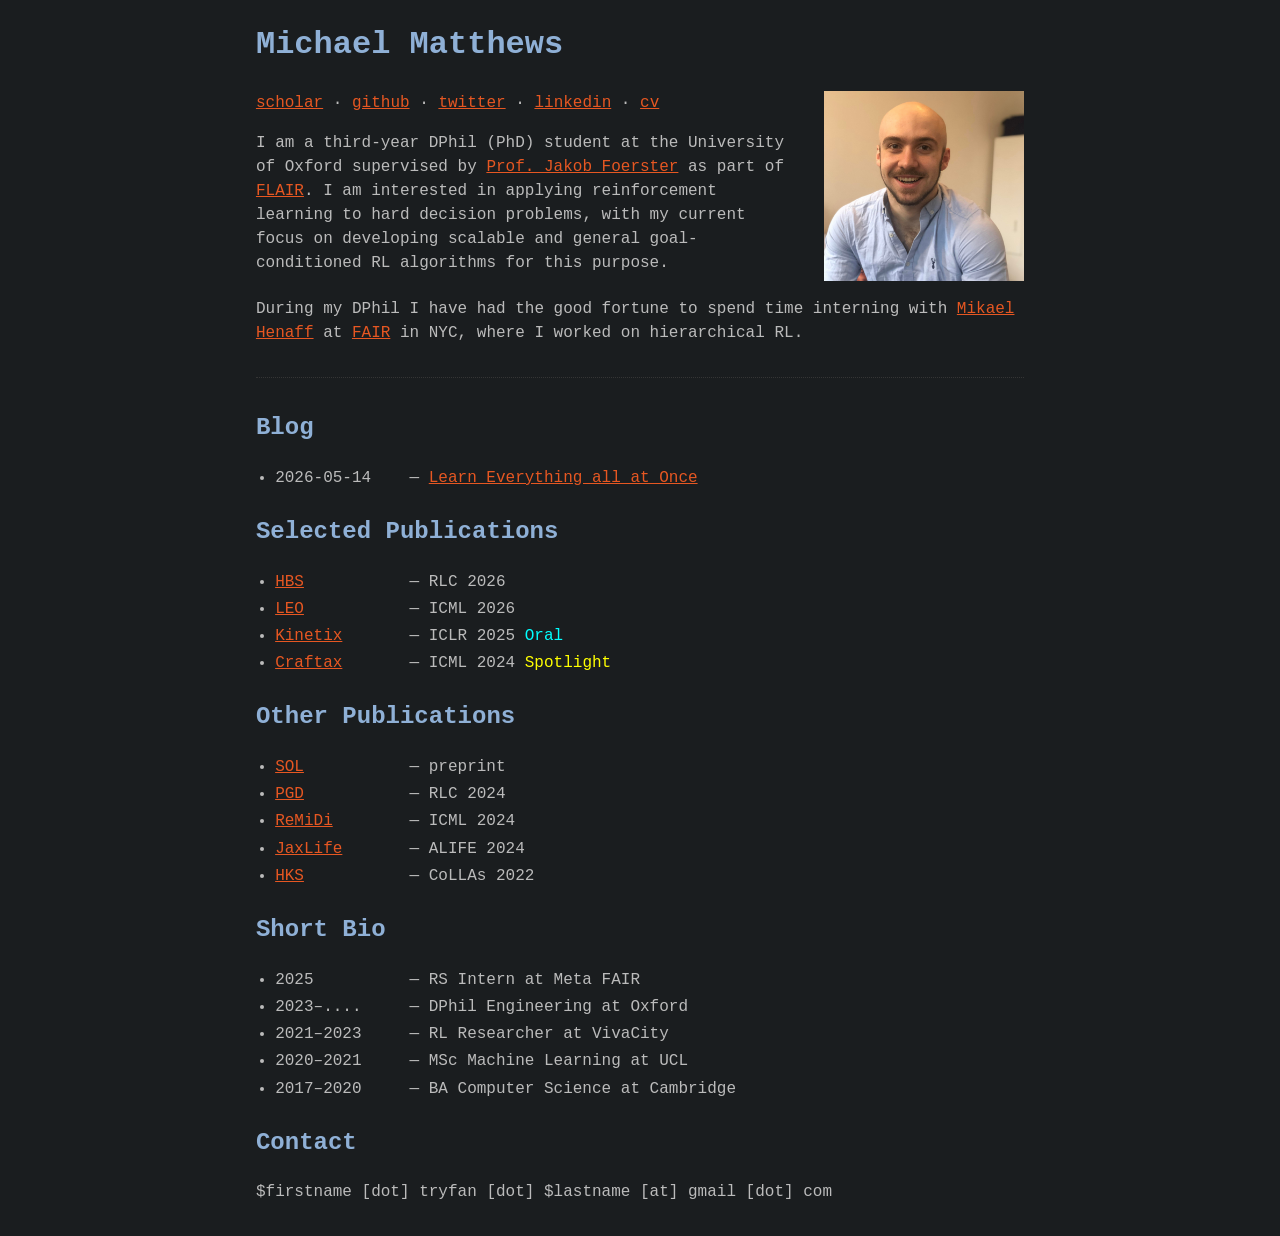
==== index.html @ 0268c495 "date" ====
<!DOCTYPE html>
<html lang="en">
<head>
  <meta charset="utf-8">
  <title>Michael Matthews</title>
  <link rel="stylesheet" href="assets/style.css">
<!--  <link rel="icon" type="image/png" href="/assets/favicon-32x32.png" sizes="32x32">-->
<!--  <link rel="icon" type="image/png" href="assets/favicon-16x16.png" sizes="16x16">-->
</head>
<body>

<h1>Michael Matthews</h1>

<div class="top">
  <div class="top-text">
    <p>
      <a href="https://scholar.google.com/citations?authuser=1&user=ubOhfnIAAAAJ">scholar</a> ·
      <a href="https://github.com/MichaelTMatthews">github</a> ·
      <a href="https://x.com/mitrma">twitter</a> ·
      <a href="https://www.linkedin.com/in/michael-matthews-b7a5b7158/">linkedin</a> ·
      <a href="assets/cv.pdf">cv</a>
    </p>

    <p>
      I am a third-year DPhil (PhD) student at the University of Oxford supervised by
      <a href="https://www.jakobfoerster.com/">Prof. Jakob Foerster</a> as part of
      <a href="https://foersterlab.com/">FLAIR</a>. I am interested in applying reinforcement learning to hard
      decision problems, with my current focus on developing scalable and general goal-conditioned RL algorithms for this purpose.
    </p>
  </div>
  <img src="assets/pp.jpg" class="headshot" alt="Michael Matthews">
</div>

<p>
  During my DPhil I have had the good fortune to spend time interning with <a href="https://www.mikaelhenaff.com/">Mikael Henaff</a>
  at <a href="https://ai.meta.com/research/">FAIR</a> in NYC, where I worked on hierarchical RL.
</p>

<hr>

<h2>Blog</h2>
<ul>
  <li><span class="key">2026-05-14</span> — <a href="blog/leo.html">Learn Everything all at Once</a></li>
</ul>

<h2>Selected Publications</h2>
<ul>
  <li><span class="key"><a href="https://arxiv.org/abs/2604.24558">HBS</a></span> — RLC 2026 </li>
  <li><span class="key"><a href="https://arxiv.org/abs/2410.23208">LEO</a></span> — ICML 2026 </li>
  <li><span class="key"><a href="https://arxiv.org/abs/2410.23208">Kinetix</a></span> — ICLR 2025 <span style="color: cyan">Oral</span></li>
  <li><span class="key"><a href="https://craftaxenv.github.io/">Craftax</a></span> — ICML 2024 <span style="color: yellow">Spotlight</span></li>
</ul>

<h2>Other Publications</h2>
<ul>
  <li><span class="key"><a href="https://arxiv.org/abs/2509.00338">SOL</a></span> — preprint</li>
  <li><span class="key"><a href="https://arxiv.org/abs/2404.06356">PGD</a></span> — RLC 2024</li>
  <li><span class="key"><a href="https://arxiv.org/abs/2402.12284">ReMiDi</a></span> — ICML 2024</li>
  <li><span class="key"><a href="https://arxiv.org/abs/2409.00853">JaxLife</a></span> — ALIFE 2024</li>
  <li><span class="key"><a href="https://arxiv.org/abs/2207.11584">HKS</a></span> — CoLLAs 2022</li>
</ul>

<h2>Short Bio</h2>
<ul>
  <li><span class="key">2025</span> — RS Intern at Meta FAIR</li>
  <li><span class="key">2023–....</span> — DPhil Engineering at Oxford</li>
  <li><span class="key">2021–2023</span> — RL Researcher at VivaCity</li>
  <li><span class="key">2020–2021</span> — MSc Machine Learning at UCL</li>
  <li><span class="key">2017–2020</span> — BA Computer Science at Cambridge</li>
</ul>

<h2>Contact</h2>
<p>$firstname [dot] tryfan [dot] $lastname [at] gmail [dot] com</p>

</body>
</html>
---- assets/style.css ----
body {
  max-width: 80ch;
  margin: 0 auto 2em;
  padding: 0 1em;
  background: #1a1d1f;
  color: #bbbbbb;
  font-family: "fira mono", monospace;
  line-height: 1.5;
}

h1, h2 {
  color: #8fb0d6;
}

h2 {
  margin-top: 1em;
}

hr {
  border: 0;
  border-top: 1px dotted #353535;
  margin: 2em 0;
}

a {
  color: #e65722;
}

a:hover {
  color: orangered;
  text-decoration: none;
}

a:visited {
  color: #bf5730;
}

.top {
  display: flex;
  gap: 1.5em;
  align-items: stretch;
}

.top-text {
  flex: 1;
  min-width: 0;
}

.top-text > p:first-child {
  margin-top: 0;
}

.top-text > p:last-child {
  margin-bottom: 0;
}

.headshot {
  width: 200px;
  flex-shrink: 0;
  object-fit: cover;
  align-self: stretch;
  height: auto;
}

ul {
  padding-left: 1.2em;
}

.key {
  display: inline-block;
  min-width: 13ch;
}

li {
  margin: 0.2em 0;
}
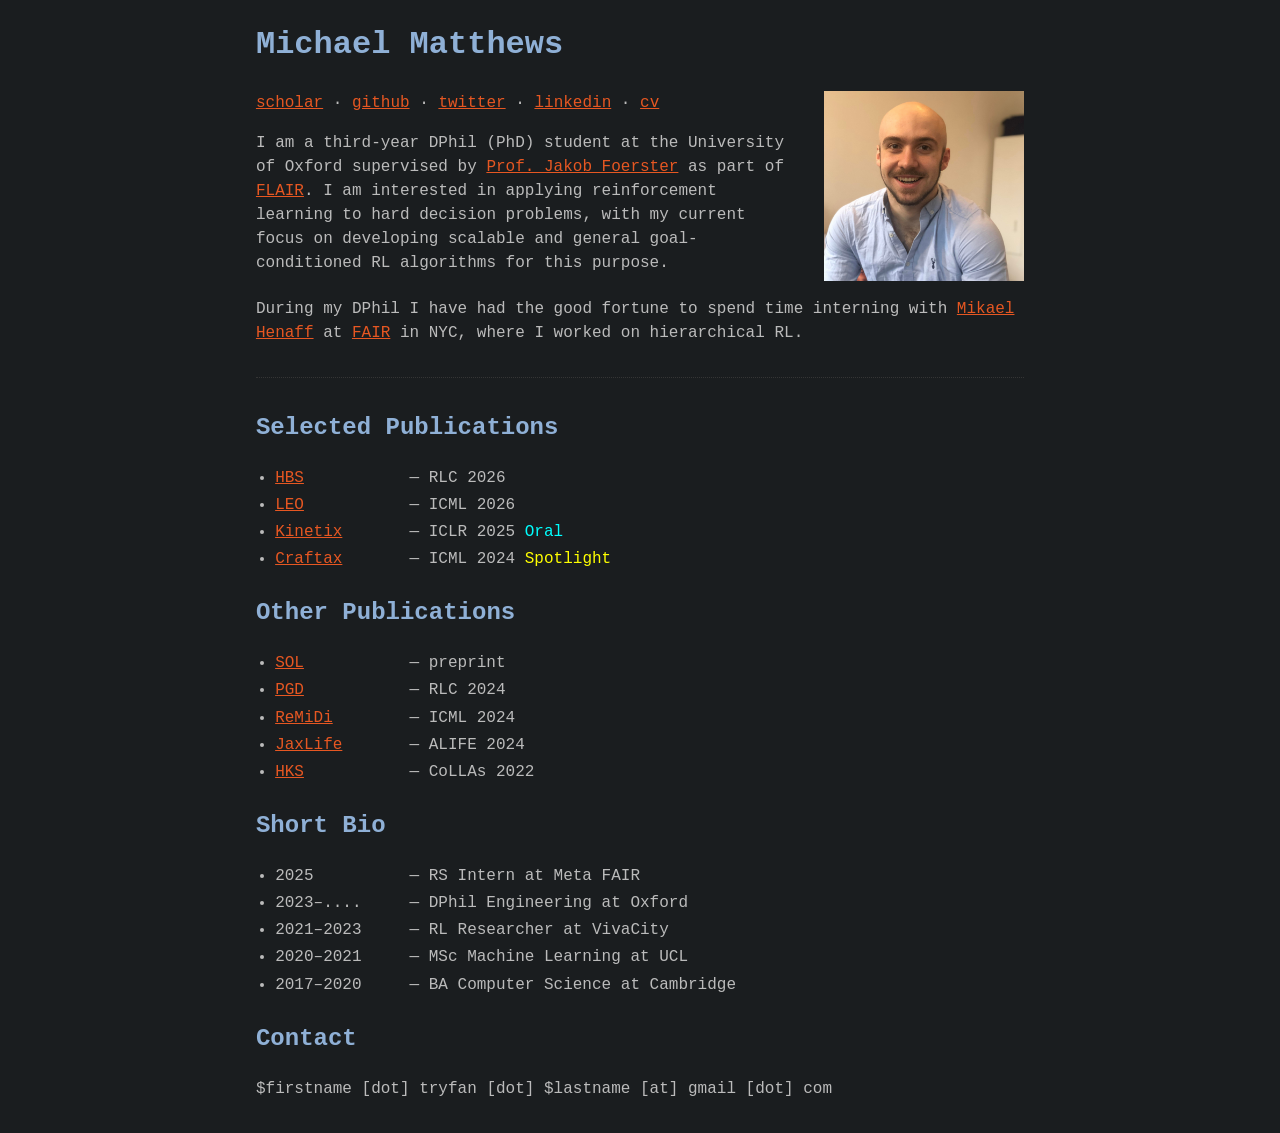
==== commit cb8c0dc7: "temp hide blog" ====
--- a/index.html
+++ b/index.html
@@ -38,10 +38,10 @@
 
 <hr>
 
-<h2>Blog</h2>
-<ul>
-  <li><span class="key">2026-05-14</span> — <a href="blog/leo.html">Learn Everything all at Once</a></li>
-</ul>
+<!--<h2>Blog</h2>-->
+<!--<ul>-->
+<!--  <li><span class="key">2026-05-14</span> — <a href="blog/leo.html">Learn Everything all at Once</a></li>-->
+<!--</ul>-->
 
 <h2>Selected Publications</h2>
 <ul>
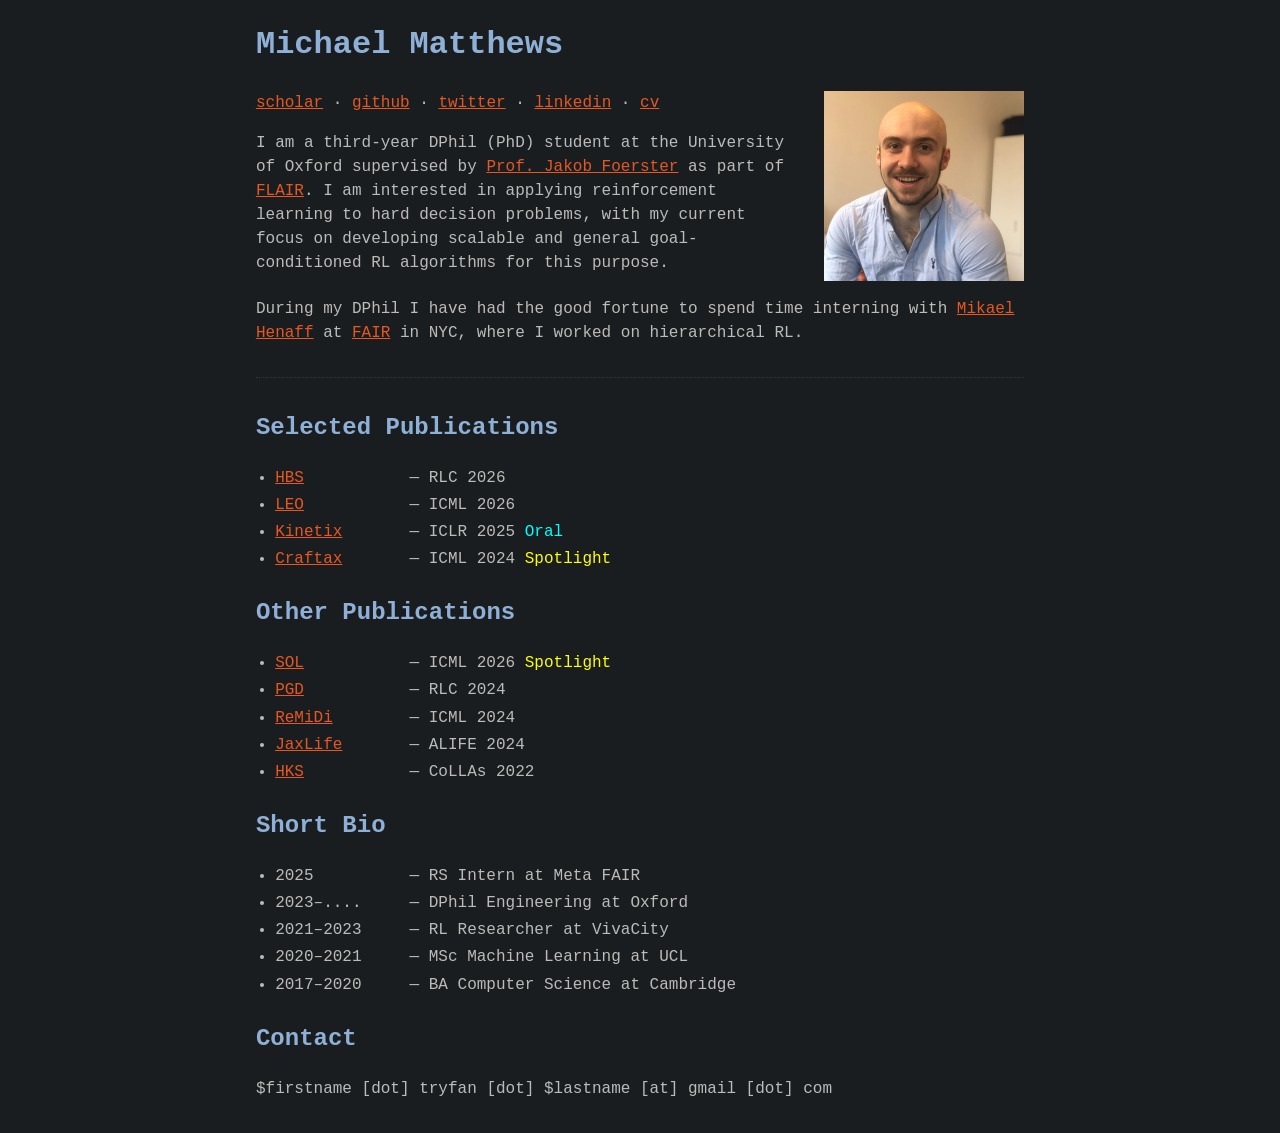
==== commit b31a51bd: "SOL ICML" ====
--- a/index.html
+++ b/index.html
@@ -53,7 +53,7 @@
 
 <h2>Other Publications</h2>
 <ul>
-  <li><span class="key"><a href="https://arxiv.org/abs/2509.00338">SOL</a></span> — preprint</li>
+  <li><span class="key"><a href="https://arxiv.org/abs/2509.00338">SOL</a></span> — ICML 2026 <span style="color: yellow">Spotlight</span></li>
   <li><span class="key"><a href="https://arxiv.org/abs/2404.06356">PGD</a></span> — RLC 2024</li>
   <li><span class="key"><a href="https://arxiv.org/abs/2402.12284">ReMiDi</a></span> — ICML 2024</li>
   <li><span class="key"><a href="https://arxiv.org/abs/2409.00853">JaxLife</a></span> — ALIFE 2024</li>
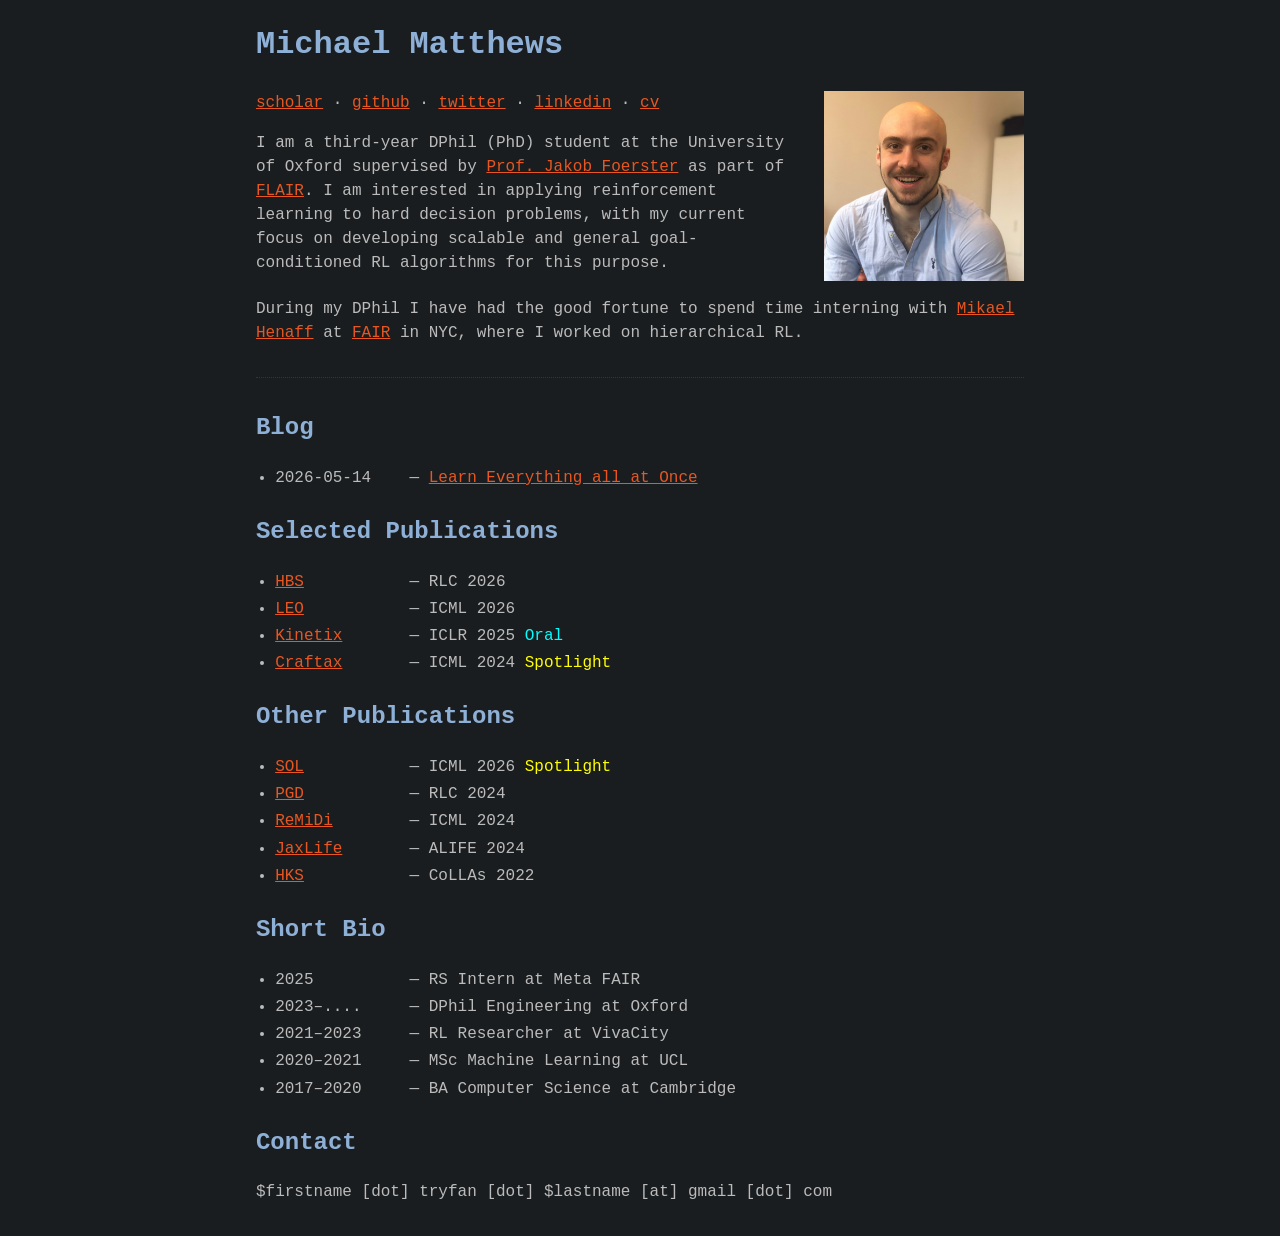
==== commit 61ae4d47: "LEO blog work" ====
--- a/index.html
+++ b/index.html
@@ -38,15 +38,15 @@
 
 <hr>
 
-<!--<h2>Blog</h2>-->
-<!--<ul>-->
-<!--  <li><span class="key">2026-05-14</span> — <a href="blog/leo.html">Learn Everything all at Once</a></li>-->
-<!--</ul>-->
+<h2>Blog</h2>
+<ul>
+  <li><span class="key">2026-05-14</span> — <a href="blog/leo/index.html">Learn Everything all at Once</a></li>
+</ul>
 
 <h2>Selected Publications</h2>
 <ul>
   <li><span class="key"><a href="https://arxiv.org/abs/2604.24558">HBS</a></span> — RLC 2026 </li>
-  <li><span class="key"><a href="https://arxiv.org/abs/2410.23208">LEO</a></span> — ICML 2026 </li>
+  <li><span class="key"><a href="https://arxiv.org/abs/2605.23551">LEO</a></span> — ICML 2026 </li>
   <li><span class="key"><a href="https://arxiv.org/abs/2410.23208">Kinetix</a></span> — ICLR 2025 <span style="color: cyan">Oral</span></li>
   <li><span class="key"><a href="https://craftaxenv.github.io/">Craftax</a></span> — ICML 2024 <span style="color: yellow">Spotlight</span></li>
 </ul>
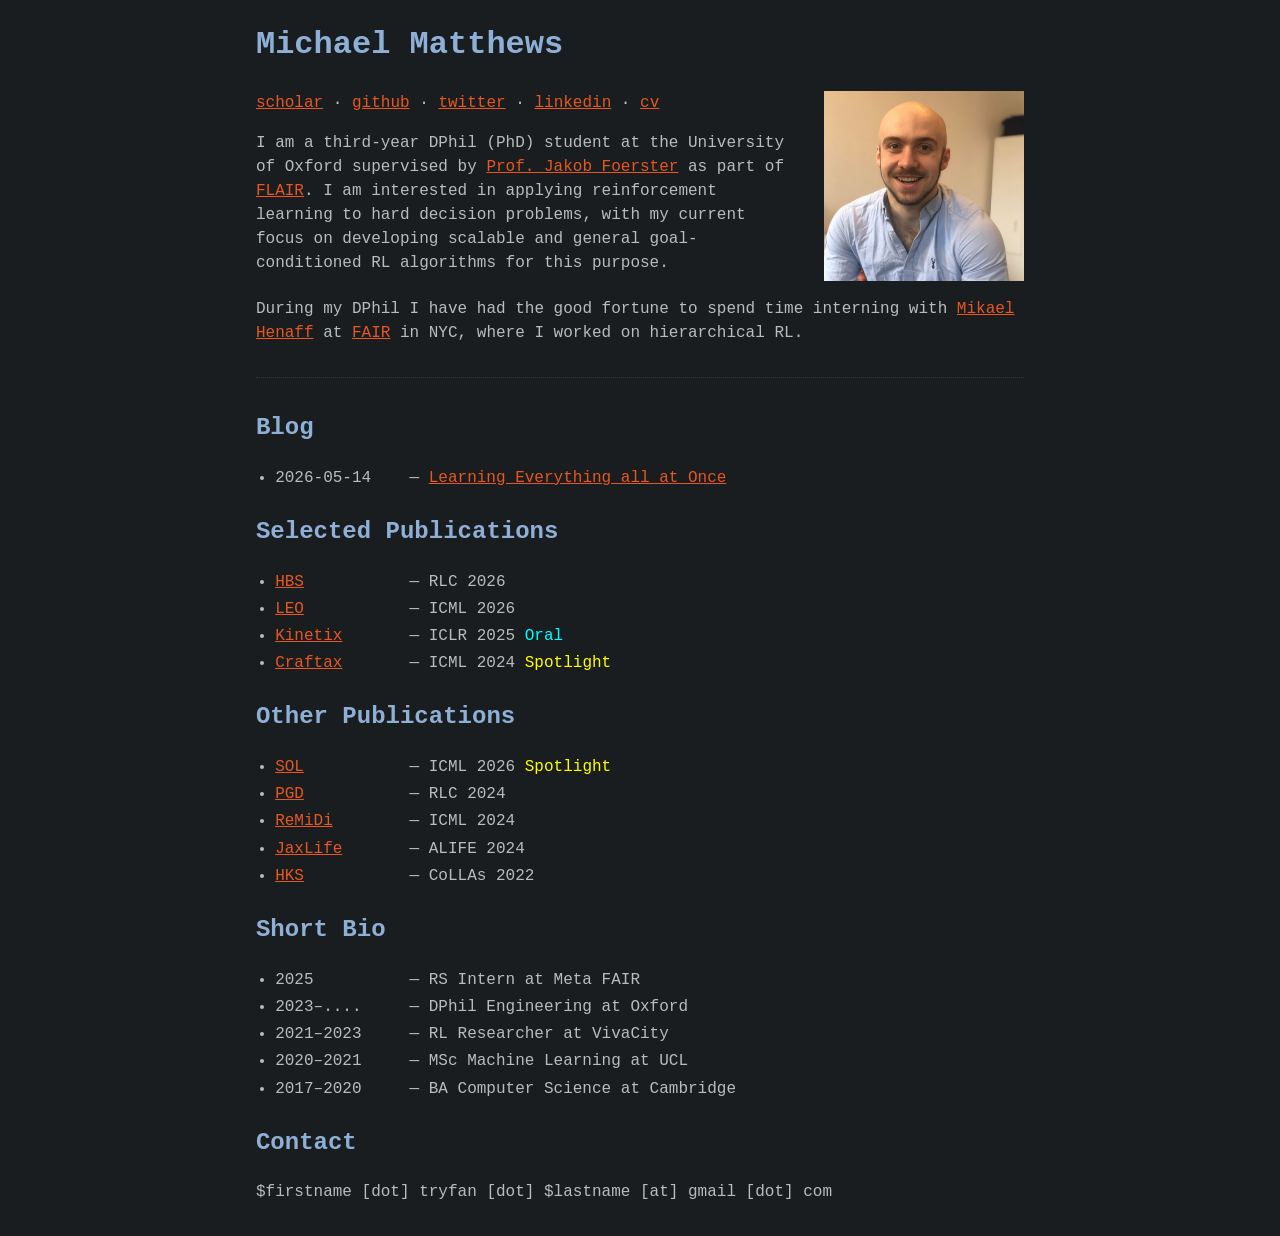
==== commit a96eca0c: "ing" ====
--- a/index.html
+++ b/index.html
@@ -40,7 +40,7 @@
 
 <h2>Blog</h2>
 <ul>
-  <li><span class="key">2026-05-14</span> — <a href="blog/leo/index.html">Learn Everything all at Once</a></li>
+  <li><span class="key">2026-05-14</span> — <a href="blog/leo/index.html">Learning Everything all at Once</a></li>
 </ul>
 
 <h2>Selected Publications</h2>
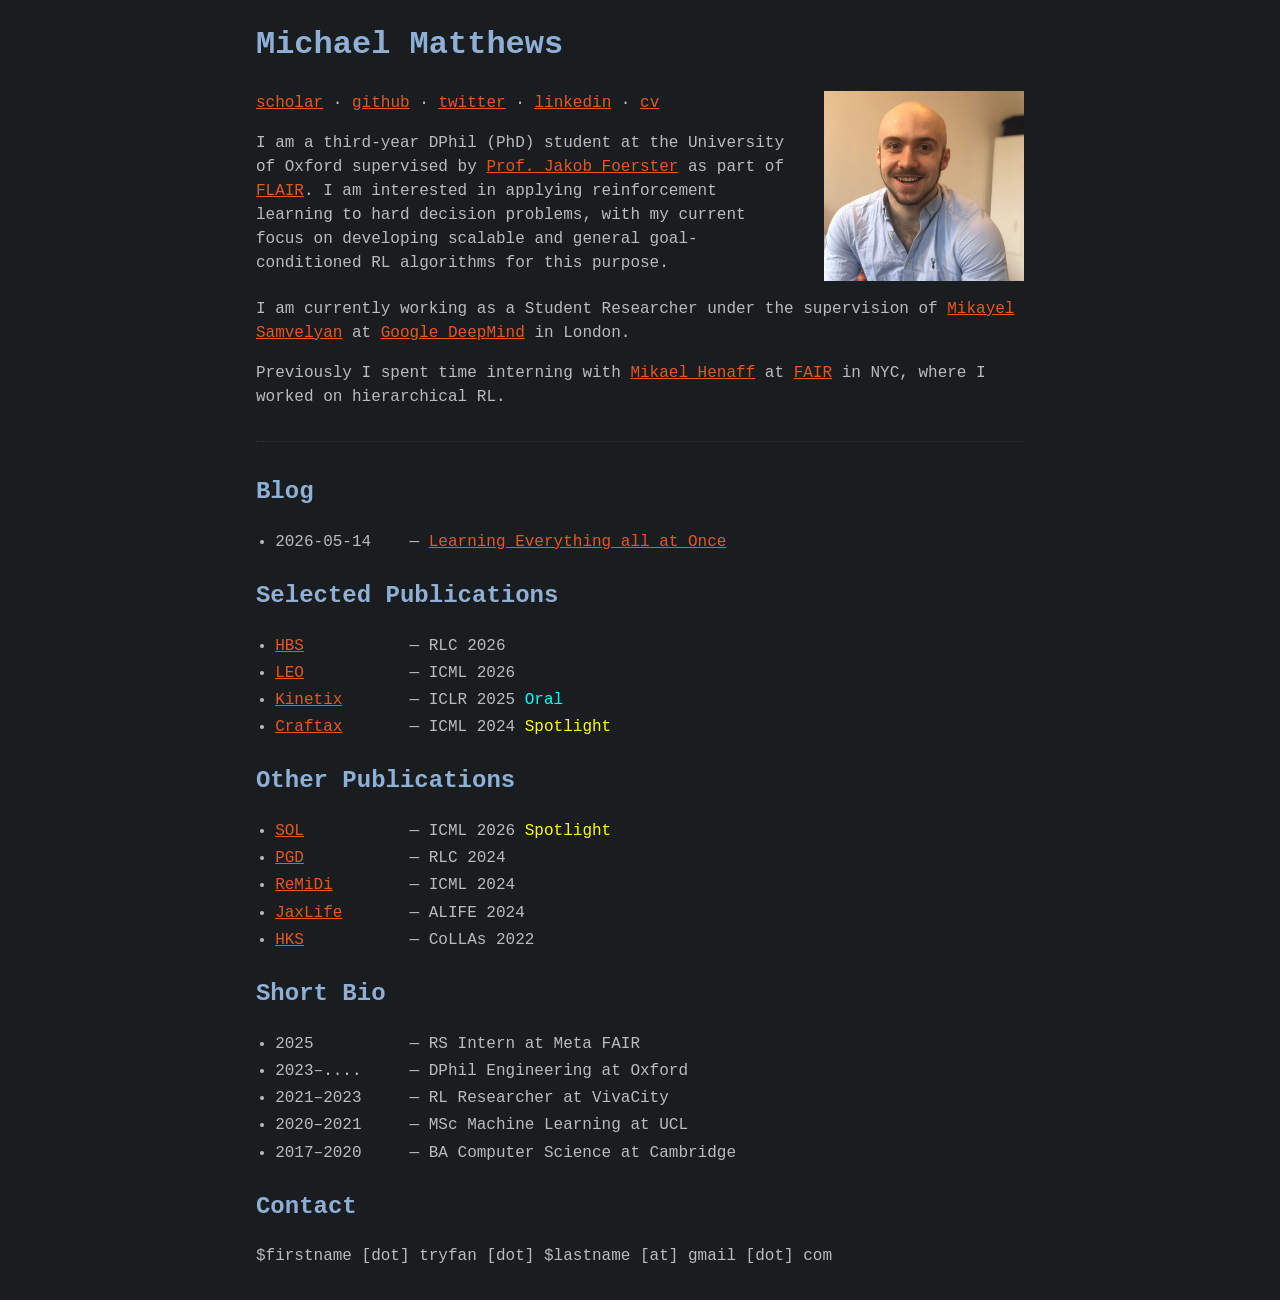
==== commit dabf4090: "GDM internship" ====
--- a/index.html
+++ b/index.html
@@ -32,7 +32,12 @@
 </div>
 
 <p>
-  During my DPhil I have had the good fortune to spend time interning with <a href="https://www.mikaelhenaff.com/">Mikael Henaff</a>
+  I am currently working as a Student Researcher under the supervision of <a href="https://samvelyan.com/">Mikayel Samvelyan</a>
+  at <a href="https://deepmind.google/">Google DeepMind</a> in London.
+</p>
+
+<p>
+  Previously I spent time interning with <a href="https://www.mikaelhenaff.com/">Mikael Henaff</a>
   at <a href="https://ai.meta.com/research/">FAIR</a> in NYC, where I worked on hierarchical RL.
 </p>
 
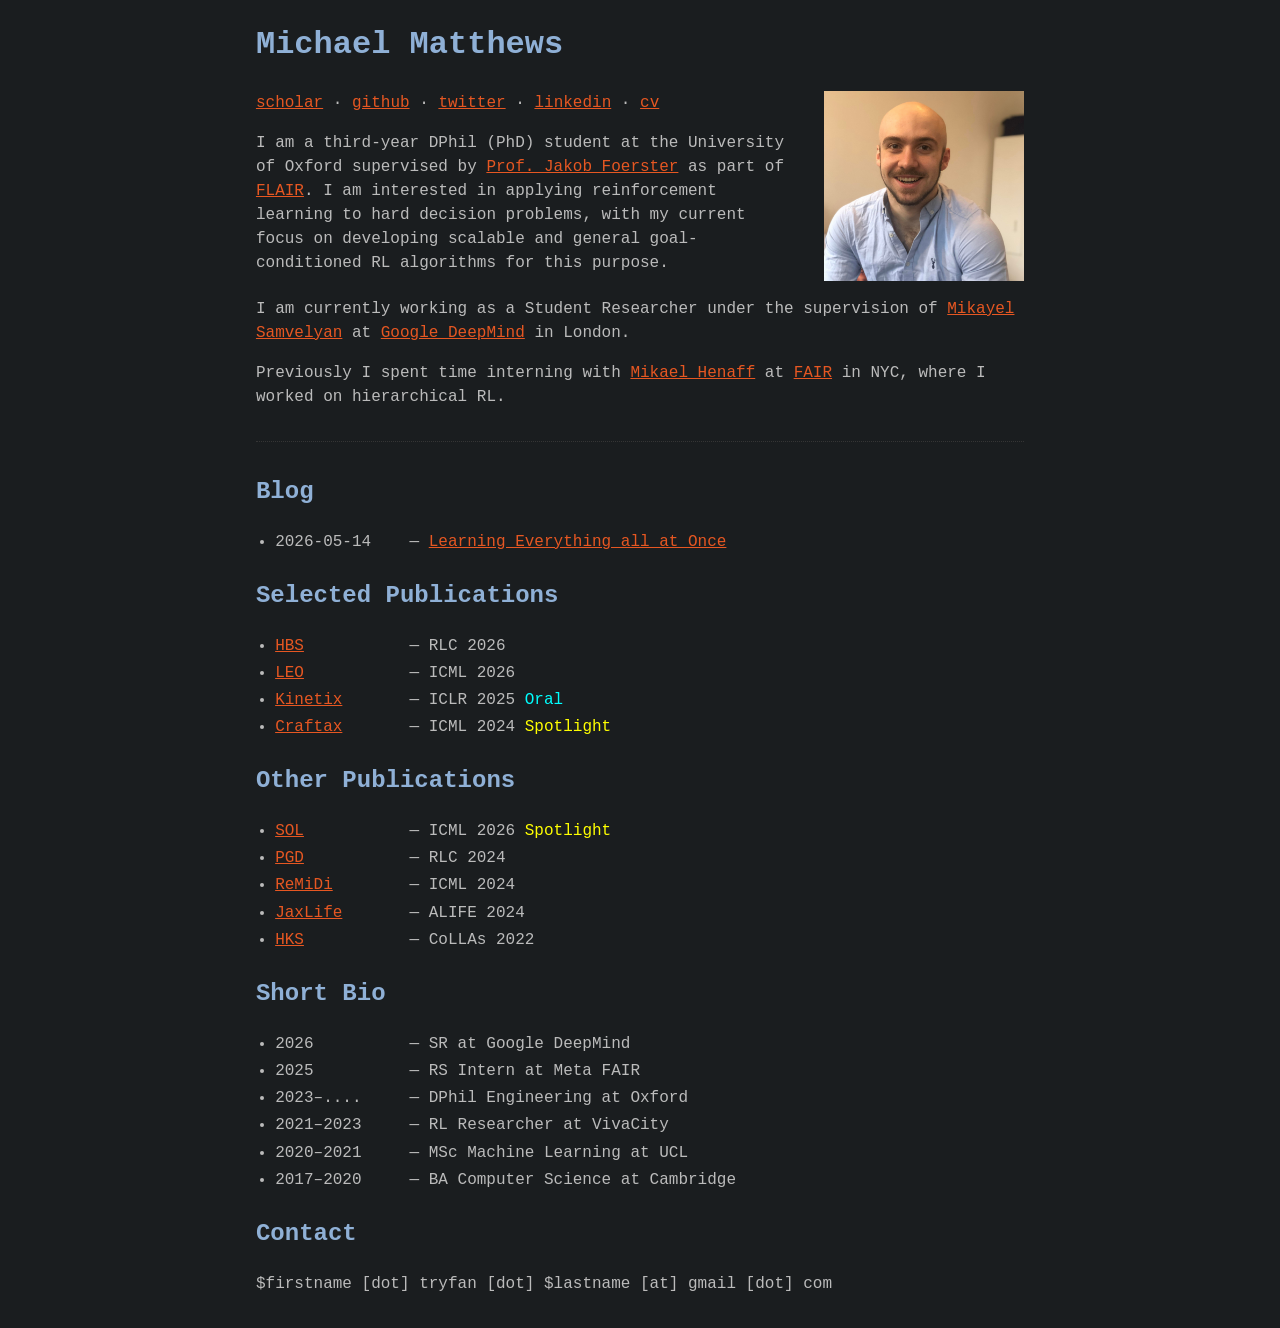
==== commit f4e4a802: "GDM" ====
--- a/index.html
+++ b/index.html
@@ -67,6 +67,7 @@
 
 <h2>Short Bio</h2>
 <ul>
+  <li><span class="key">2026</span> — SR at Google DeepMind</li>
   <li><span class="key">2025</span> — RS Intern at Meta FAIR</li>
   <li><span class="key">2023–....</span> — DPhil Engineering at Oxford</li>
   <li><span class="key">2021–2023</span> — RL Researcher at VivaCity</li>
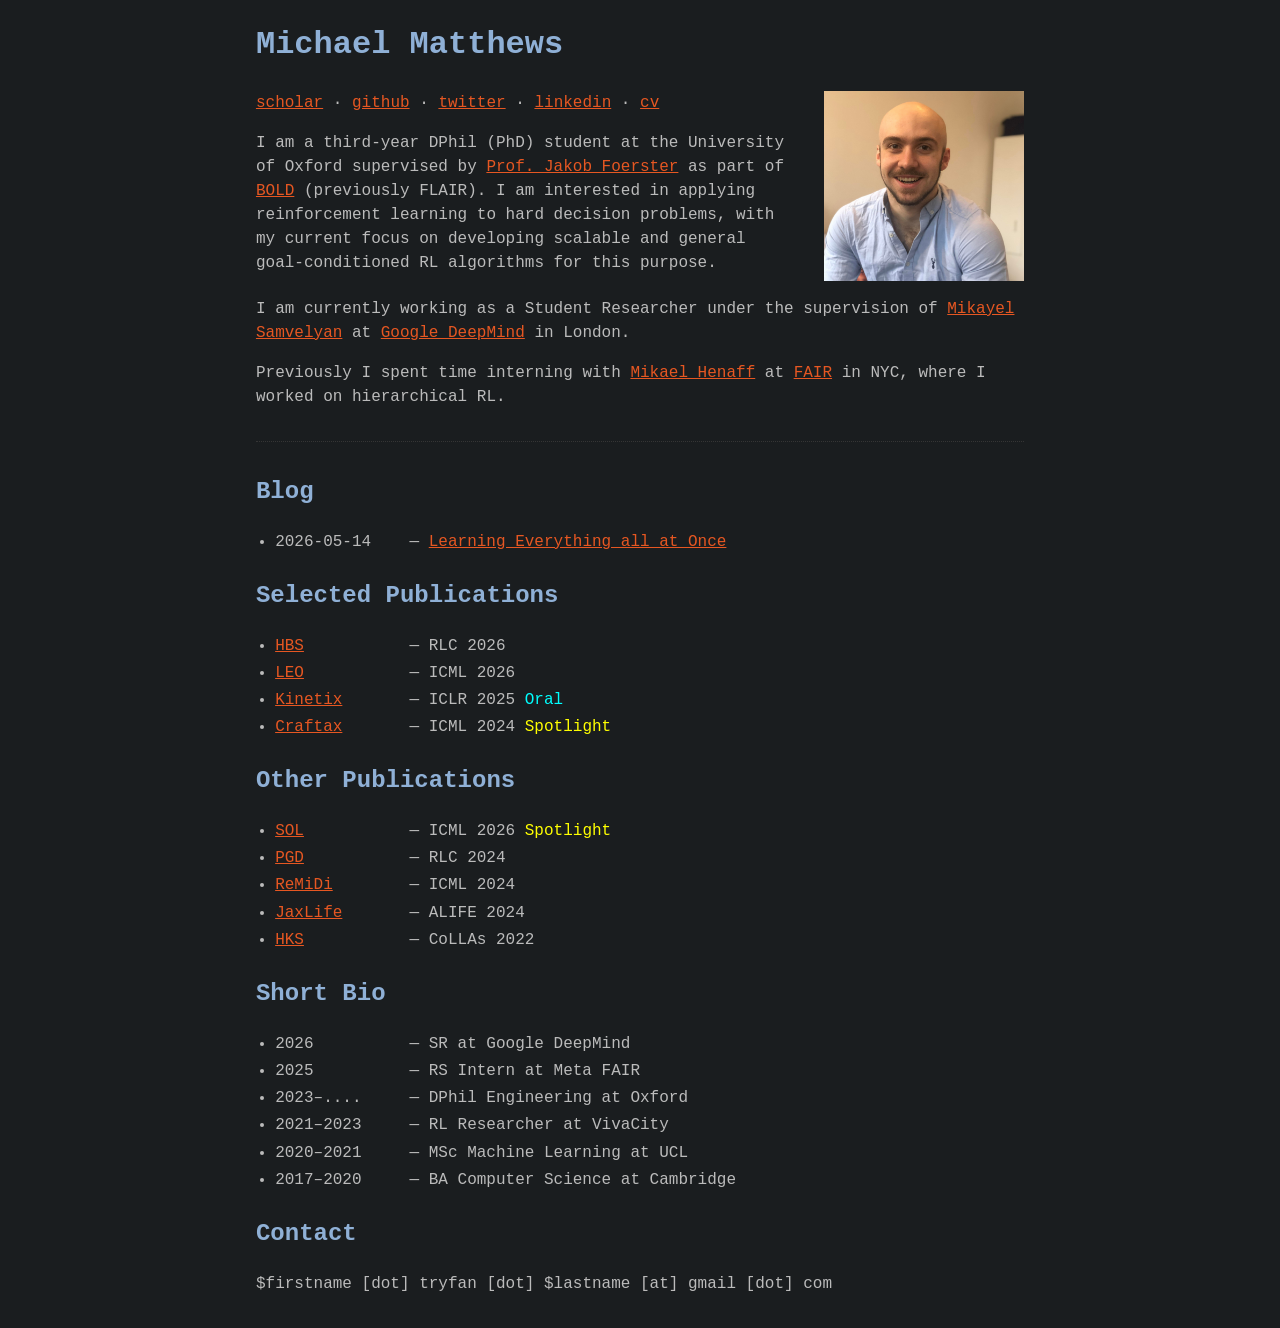
==== commit 7889bb37: "BOLD" ====
--- a/index.html
+++ b/index.html
@@ -23,8 +23,8 @@
 
     <p>
       I am a third-year DPhil (PhD) student at the University of Oxford supervised by
-      <a href="https://www.jakobfoerster.com/">Prof. Jakob Foerster</a> as part of
-      <a href="https://foersterlab.com/">FLAIR</a>. I am interested in applying reinforcement learning to hard
+      <a href="https://www.jakobfoerster.com/">Prof. Jakob Foerster</a> as part of <a href="https://bold-lab.ai/">BOLD</a> (previously FLAIR).
+      I am interested in applying reinforcement learning to hard
       decision problems, with my current focus on developing scalable and general goal-conditioned RL algorithms for this purpose.
     </p>
   </div>
